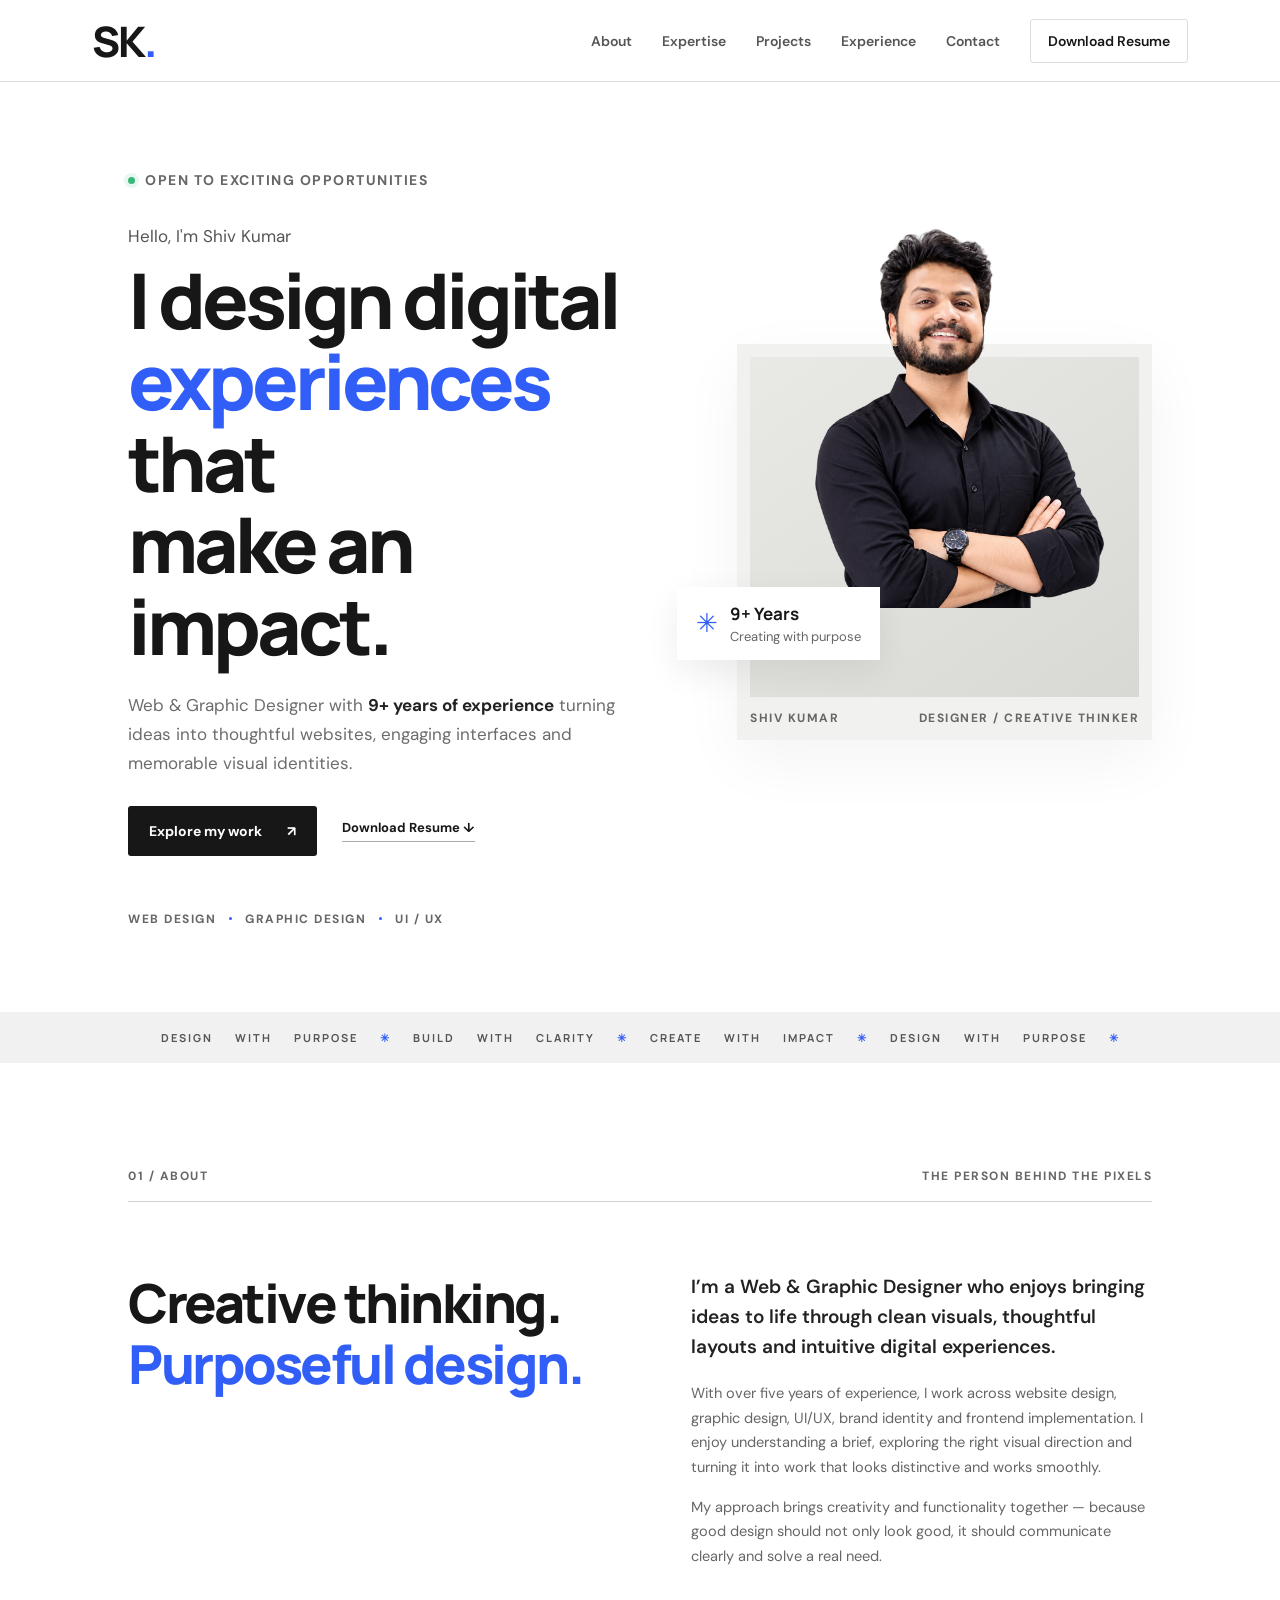
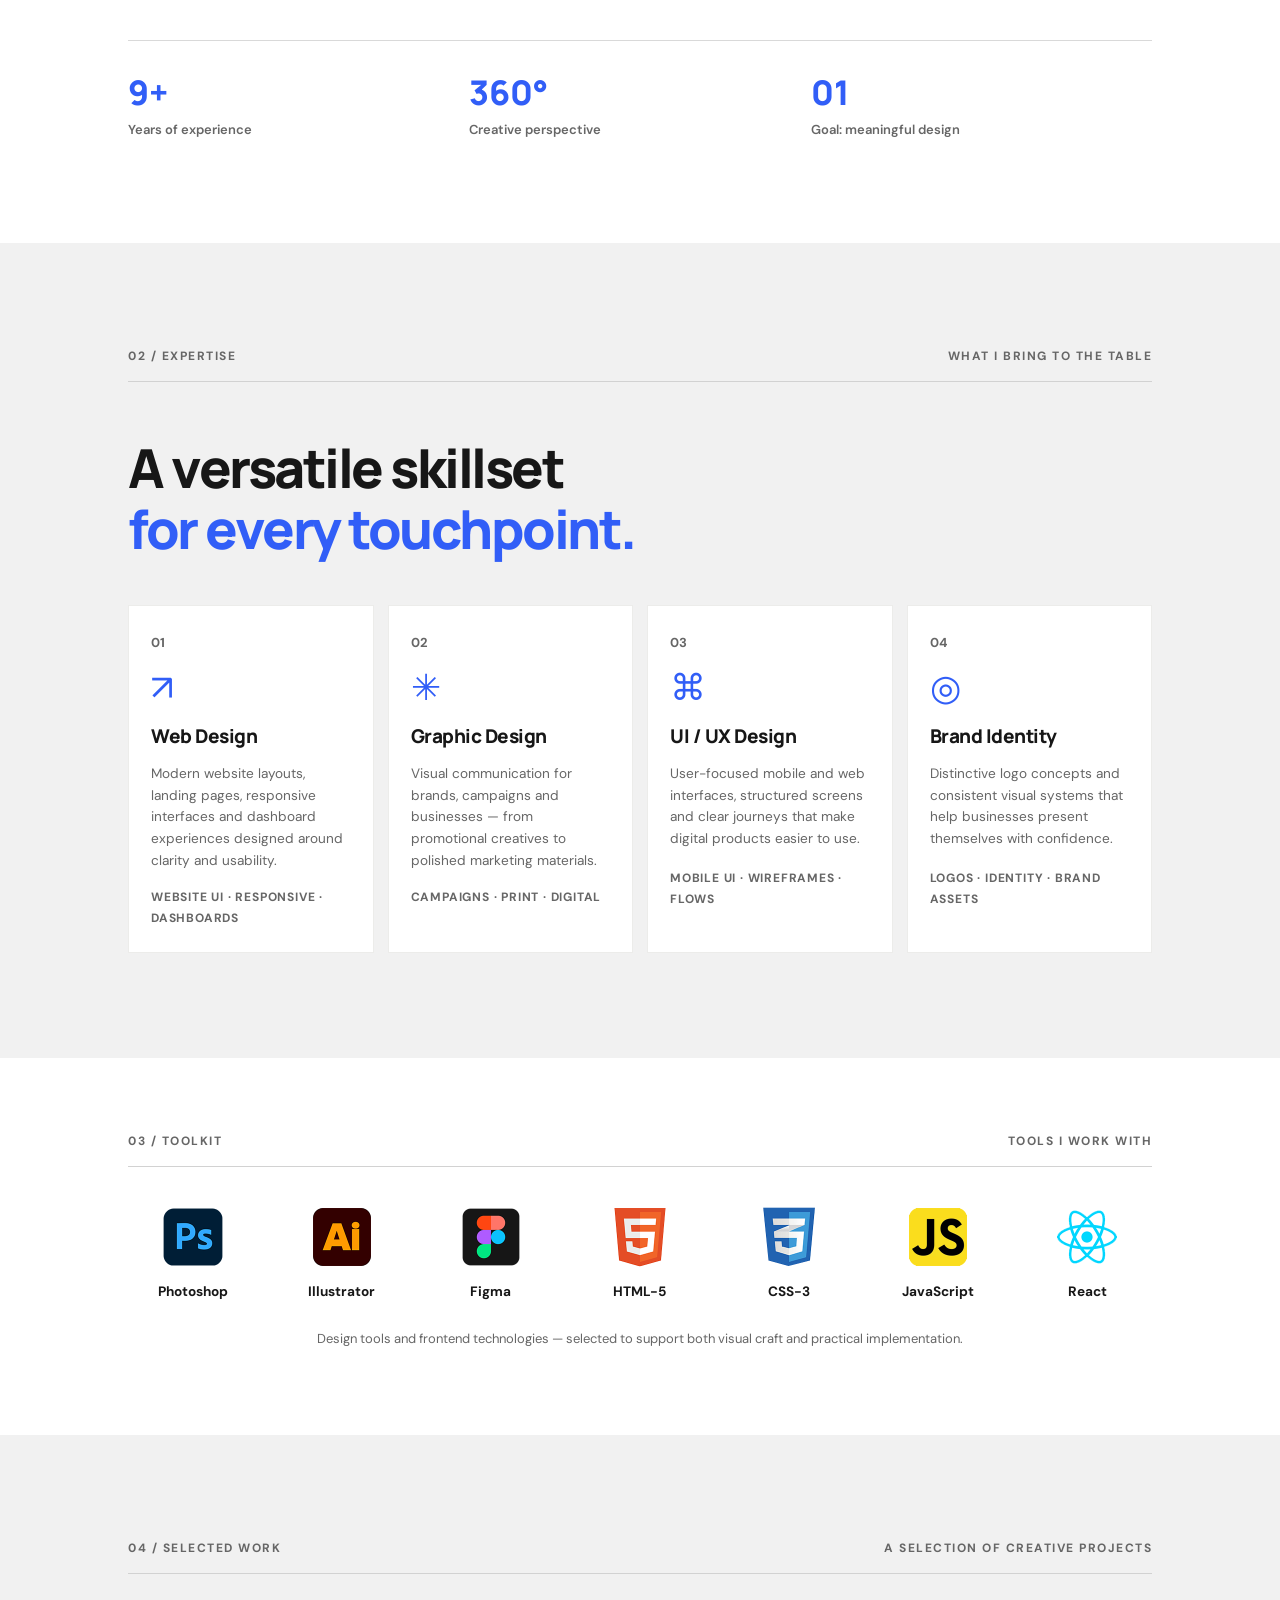
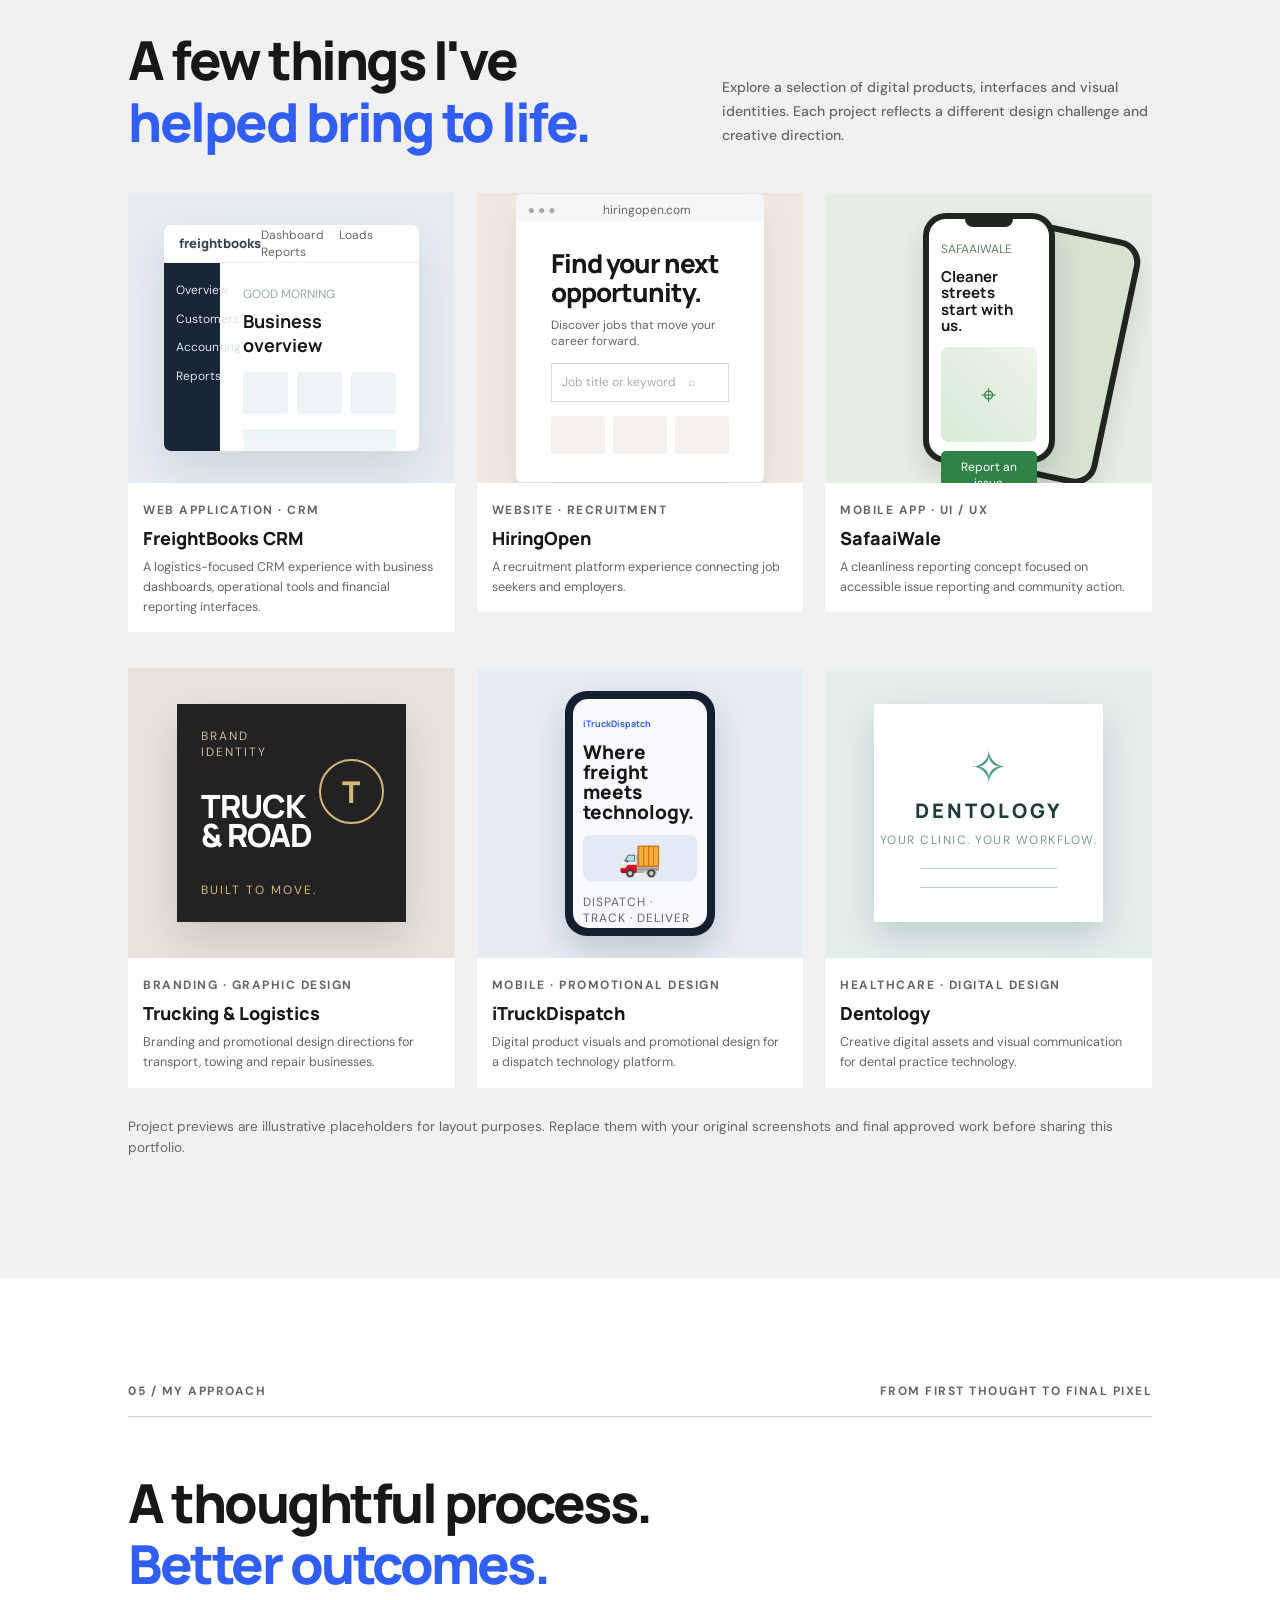
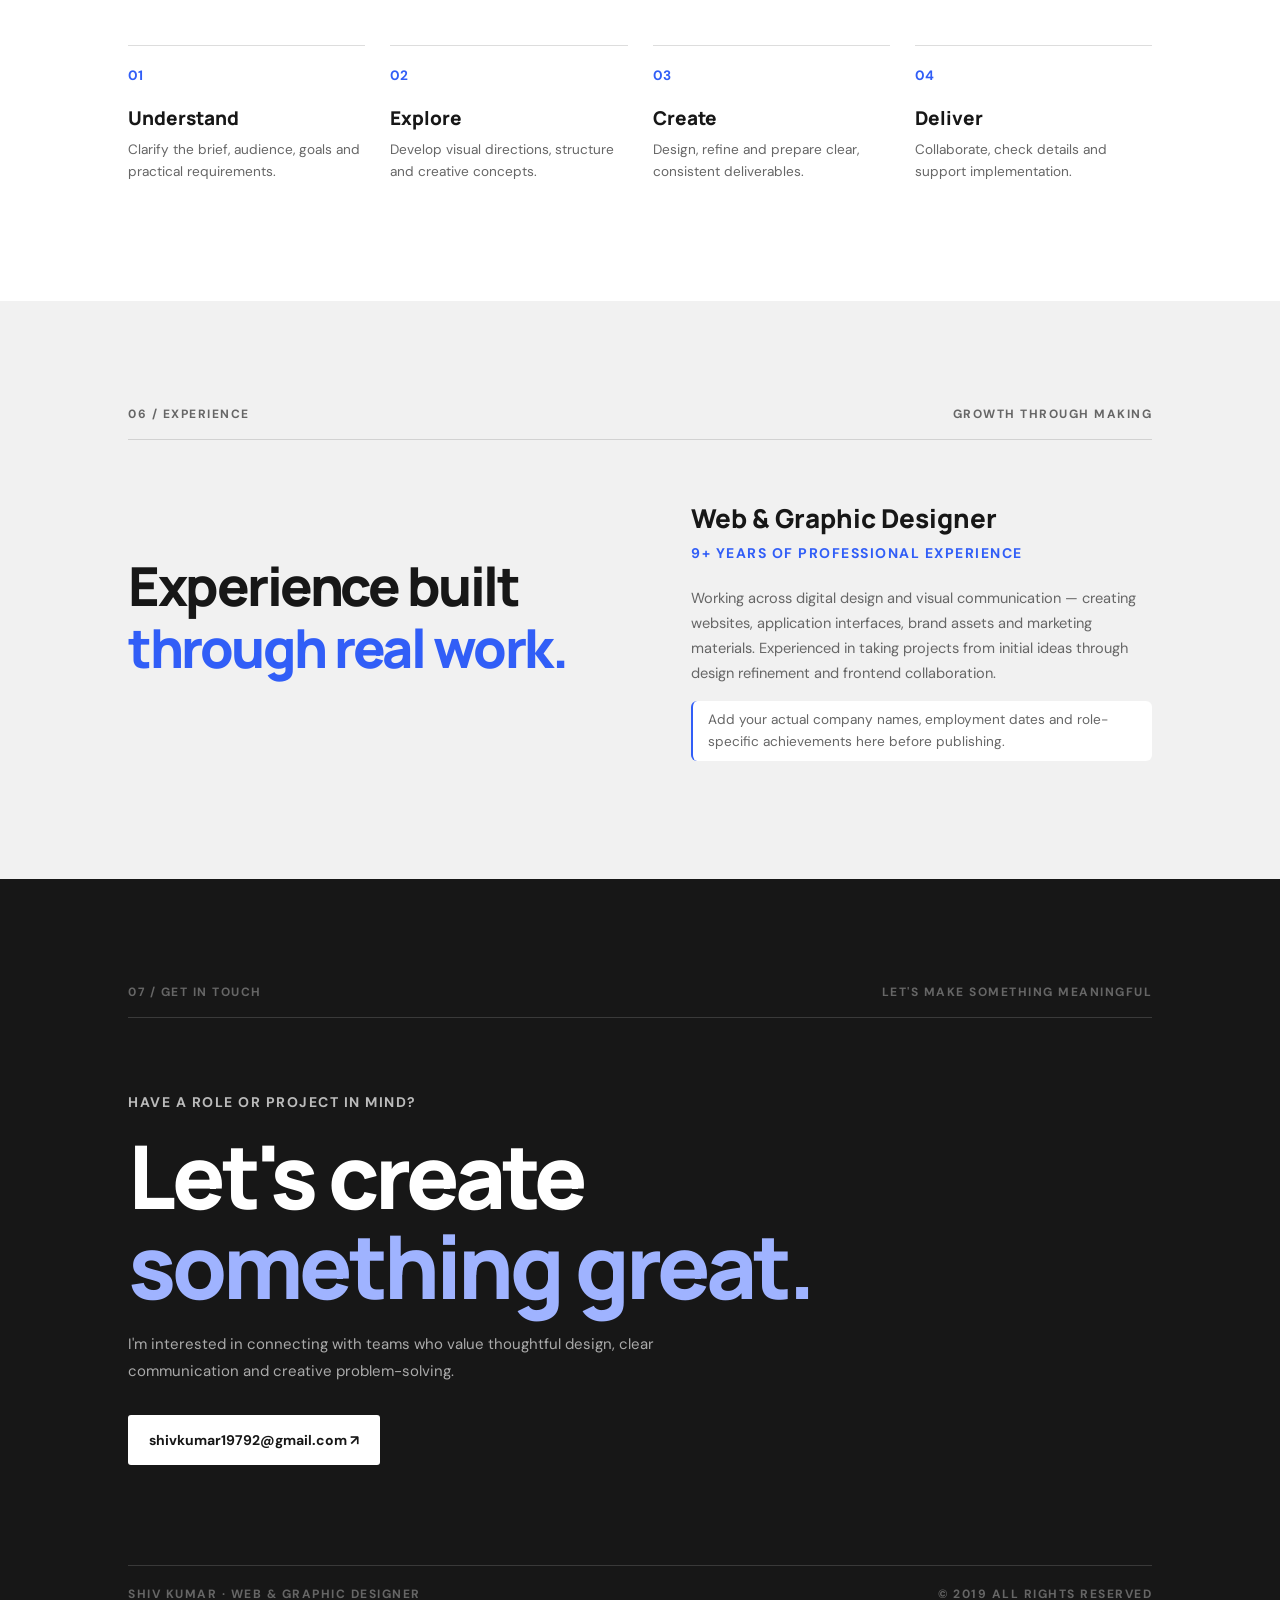
==== index-backup.html @ 5687c8c5 "Add files via upload" ====
<!doctype html>
<html lang="en">
<head>
  <meta charset="utf-8">
  <meta name="viewport" content="width=device-width, initial-scale=1">
  <link rel="icon" type="image/x-icon" href="favicon.ico">
  <meta name="description" content="Shiv Kumar — Web & Graphic Designer with 9+ years of experience creating digital experiences, brand identities and responsive interfaces.">
  <title>Shiv Kumar — Web & Graphic Designer</title>
  <link rel="preconnect" href="https://fonts.googleapis.com">
  <link rel="preconnect" href="https://fonts.gstatic.com" crossorigin>
  <link href="https://fonts.googleapis.com/css2?family=DM+Sans:wght@400;500;600;700&family=Manrope:wght@400;500;600;700;800&display=swap" rel="stylesheet">
  <link rel="stylesheet" href="style.css">
</head>
<body>
  <header class="site-header">
    <a class="brand" href="#home" aria-label="Shiv Kumar home">SK<span>.</span></a>
    <button class="menu-toggle" aria-label="Toggle navigation" aria-expanded="false">☰</button>
    <nav class="nav" id="nav">
      <a href="#about">About</a><a href="#services">Expertise</a><a href="#work">Projects</a><a href="#experience">Experience</a><a href="#contact">Contact</a>
      <a class="nav-cta" href="Shiv-Kumar-Portfolio.pdf" download>Download Resume</a>
    </nav>
  </header>

  <main>
    <section class="hero section" id="home">
      <div class="hero-copy">
        <p class="eyebrow"><span class="availability-dot"></span> OPEN TO EXCITING OPPORTUNITIES</p>
        <p class="intro">Hello, I'm Shiv Kumar</p>
        <h1>I design digital<br><span>experiences</span> that<br>make an impact.</h1>
        <p class="hero-text">Web & Graphic Designer with <strong>9+ years of experience</strong> turning ideas into thoughtful websites, engaging interfaces and memorable visual identities.</p>
        <div class="hero-actions">
          <a class="button button-dark" href="#work">Explore my work <span>↗</span></a>
          <a class="text-link" href="Shiv-Kumar-Portfolio.pdf" download>Download Resume <span>↓</span></a>
        </div>
        <div class="hero-meta"><span>WEB DESIGN</span><i></i><span>GRAPHIC DESIGN</span><i></i><span>UI / UX</span></div>
      </div>
      <div class="hero-visual">
        <div class="photo-frame">
          <div class="photo-placeholder">
           <img src="assets/shiv-portrait.png"/>
          </div>
          <div class="photo-caption"><span>SHIV KUMAR</span><span>DESIGNER / CREATIVE THINKER</span></div>
        </div>
        <div class="floating-note"><span class="note-star">✳</span><div><strong>9+ Years</strong><small>Creating with purpose</small></div></div>
        <!-- <div class="visual-index">01 — 05</div> -->
      </div>
    </section>

    <section class="ticker" aria-label="Areas of work"><div>DESIGN WITH PURPOSE <b>✳</b> BUILD WITH CLARITY <b>✳</b> CREATE WITH IMPACT <b>✳</b> DESIGN WITH PURPOSE <b>✳</b></div></section>

    <section class="section about" id="about">
      <div class="section-label"><span>01 / ABOUT</span><span>THE PERSON BEHIND THE PIXELS</span></div>
      <div class="about-grid">
        <h2>Creative thinking.<br><em>Purposeful design.</em></h2>
        <div class="about-copy">
          <p class="lead">I’m a Web & Graphic Designer who enjoys bringing ideas to life through clean visuals, thoughtful layouts and intuitive digital experiences.</p>
          <p>With over five years of experience, I work across website design, graphic design, UI/UX, brand identity and frontend implementation. I enjoy understanding a brief, exploring the right visual direction and turning it into work that looks distinctive and works smoothly.</p>
          <p>My approach brings creativity and functionality together — because good design should not only look good, it should communicate clearly and solve a real need.</p>
        </div>
      </div>
      <div class="stats">
        <div><strong>9+</strong><span>Years of experience</span></div>
        <div><strong>360°</strong><span>Creative perspective</span></div>
        <div><strong>01</strong><span>Goal: meaningful design</span></div>
      </div>
    </section>

    <section class="section expertise" id="services">
      <div class="section-label"><span>02 / EXPERTISE</span><span>WHAT I BRING TO THE TABLE</span></div>
      <h2 class="section-heading">A versatile skillset<br><em>for every touchpoint.</em></h2>
      <div class="service-grid">
        <article class="service-card"><span class="card-number">01</span><div class="service-icon">↗</div><h3>Web Design</h3><p>Modern website layouts, landing pages, responsive interfaces and dashboard experiences designed around clarity and usability.</p><span class="tag-list">WEBSITE UI · RESPONSIVE · DASHBOARDS</span></article>
        <article class="service-card"><span class="card-number">02</span><div class="service-icon">✳</div><h3>Graphic Design</h3><p>Visual communication for brands, campaigns and businesses — from promotional creatives to polished marketing materials.</p><span class="tag-list">CAMPAIGNS · PRINT · DIGITAL</span></article>
        <article class="service-card"><span class="card-number">03</span><div class="service-icon">⌘</div><h3>UI / UX Design</h3><p>User-focused mobile and web interfaces, structured screens and clear journeys that make digital products easier to use.</p><span class="tag-list">MOBILE UI · WIREFRAMES · FLOWS</span></article>
        <article class="service-card"><span class="card-number">04</span><div class="service-icon">◎</div><h3>Brand Identity</h3><p>Distinctive logo concepts and consistent visual systems that help businesses present themselves with confidence.</p><span class="tag-list">LOGOS · IDENTITY · BRAND ASSETS</span></article>
      </div>
    </section>

    <section class="section tools">
      <div class="section-label"><span>03 / TOOLKIT</span><span>TOOLS I WORK WITH</span></div>
      <div class="tools-row">
        <div><span class="tool-mark"><img src="assets/photoshop.png"/></span><strong>Photoshop</strong></div>
        <div><span class="tool-mark"><img src="assets/illustrator.png"/></span><strong>Illustrator</strong></div>
        <div><span class="tool-mark"><img src="assets/figma.png"/></span><strong>Figma</strong></div>
        <div><span class="tool-mark"><img src="assets/html5.png"/></span><strong>HTML-5</strong></div>
        <div><span class="tool-mark"><img src="assets/css3.png"/></span><strong>CSS-3</strong></div>
        <div><span class="tool-mark"><img src="assets/jsicon.png"/></span><strong>JavaScript</strong></div>
        <div><span class="tool-mark"><img src="assets/react.png"/></span><strong>React</strong></div>
      </div>
      <p class="tools-note">Design tools and frontend technologies — selected to support both visual craft and practical implementation.</p>
    </section>

    <section class="section work" id="work">
      <div class="section-label"><span>04 / SELECTED WORK</span><span>A SELECTION OF CREATIVE PROJECTS</span></div>
      <div class="work-heading"><h2 class="section-heading">A few things I've<br><em>helped bring to life.</em></h2><p>Explore a selection of digital products, interfaces and visual identities. Each project reflects a different design challenge and creative direction.</p></div>
      <div class="project-grid">
        <article class="project">
          <div class="project-art freight-art"><div class="mock-window"><div class="mock-top"><b>freightbooks</b><span>Dashboard　 Loads　 Reports</span></div><div class="mock-body"><aside>Overview<br><br>Customers<br><br>Accounting<br><br>Reports</aside><div class="mock-content"><small>GOOD MORNING</small><h4>Business overview</h4><div class="metric-row"><i></i><i></i><i></i></div><div class="chart-placeholder"></div></div></div></div></div>
          <div class="project-info"><div><span class="project-type">WEB APPLICATION · CRM</span><h3>FreightBooks CRM</h3><p>A logistics-focused CRM experience with business dashboards, operational tools and financial reporting interfaces.</p></div></div>
        </article>
        <article class="project">
          <div class="project-art hiring-art"><div class="browser"><div class="browser-bar">● ● ● <span>hiringopen.com</span></div><div class="hiring-screen"><b>Find your next<br>opportunity.</b><small>Discover jobs that move your career forward.</small><div class="search-line">Job title or keyword　⌕</div><div class="job-lines"><i></i><i></i><i></i></div></div></div></div>
          <div class="project-info"><div><span class="project-type">WEBSITE · RECRUITMENT</span><h3>HiringOpen</h3><p>A recruitment platform experience connecting job seekers and employers.</p></div></div>
        </article>
        <article class="project">
          <div class="project-art safai-art"><div class="phone"><div class="phone-notch"></div><div class="phone-screen"><small>SAFAAIWALE</small><h4>Cleaner streets<br>start with us.</h4><div class="green-map">⌖</div><div class="report-btn">Report an issue</div><div class="phone-tabs">⌂　 ◉　 ♡　 ☺</div></div></div><div class="phone phone-back"></div></div>
          <div class="project-info"><div><span class="project-type">MOBILE APP · UI / UX</span><h3>SafaaiWale</h3><p>A cleanliness reporting concept focused on accessible issue reporting and community action.</p></div></div>
        </article>
        <article class="project">
          <div class="project-art brand-art"><div class="brand-board"><span>BRAND<br>IDENTITY</span><b>TRUCK<br> & ROAD</b><div class="brand-stamp">T</div><small>BUILT TO MOVE.</small></div></div>
          <div class="project-info"><div><span class="project-type">BRANDING · GRAPHIC DESIGN</span><h3>Trucking & Logistics</h3><p>Branding and promotional design directions for transport, towing and repair businesses.</p></div></div>
        </article>
        <article class="project">
          <div class="project-art dispatch-art"><div class="dispatch-phone"><div class="dispatch-screen"><span>iTruckDispatch</span><b>Where freight<br>meets technology.</b><div class="truck-illustration">🚚</div><small>DISPATCH · TRACK · DELIVER</small></div></div></div>
          <div class="project-info"><div><span class="project-type">MOBILE · PROMOTIONAL DESIGN</span><h3>iTruckDispatch</h3><p>Digital product visuals and promotional design for a dispatch technology platform.</p></div></div>
        </article>
        <article class="project">
          <div class="project-art dental-art"><div class="dental-board"><div class="tooth">✧</div><span>DENTOLOGY</span><small>YOUR CLINIC. YOUR WORKFLOW.</small><div class="dental-lines"></div></div></div>
          <div class="project-info"><div><span class="project-type">HEALTHCARE · DIGITAL DESIGN</span><h3>Dentology</h3><p>Creative digital assets and visual communication for dental practice technology.</p></div></div>
        </article>
      </div>
      <p class="portfolio-disclaimer">Project previews are illustrative placeholders for layout purposes. Replace them with your original screenshots and final approved work before sharing this portfolio.</p>
    </section>

    <section class="section process">
      <div class="section-label"><span>05 / MY APPROACH</span><span>FROM FIRST THOUGHT TO FINAL PIXEL</span></div>
      <h2 class="section-heading">A thoughtful process.<br><em>Better outcomes.</em></h2>
      <div class="process-grid">
        <div><b>01</b><h3>Understand</h3><p>Clarify the brief, audience, goals and practical requirements.</p></div>
        <div><b>02</b><h3>Explore</h3><p>Develop visual directions, structure and creative concepts.</p></div>
        <div><b>03</b><h3>Create</h3><p>Design, refine and prepare clear, consistent deliverables.</p></div>
        <div><b>04</b><h3>Deliver</h3><p>Collaborate, check details and support implementation.</p></div>
      </div>
    </section>

    <section class="section experience" id="experience">
      <div class="section-label"><span>06 / EXPERIENCE</span><span>GROWTH THROUGH MAKING</span></div>
      <div class="experience-grid"><h2 class="section-heading">Experience built<br><em>through real work.</em></h2><div><p class="experience-role">Web & Graphic Designer</p><p class="experience-years">9+ YEARS OF PROFESSIONAL EXPERIENCE</p><p class="experience-copy">Working across digital design and visual communication — creating websites, application interfaces, brand assets and marketing materials. Experienced in taking projects from initial ideas through design refinement and frontend collaboration.</p><p class="experience-note">Add your actual company names, employment dates and role-specific achievements here before publishing.</p></div></div>
    </section>

    <section class="contact section" id="contact">
      <div class="section-label"><span>07 / GET IN TOUCH</span><span>LET'S MAKE SOMETHING MEANINGFUL</span></div>
      <p class="eyebrow">HAVE A ROLE OR PROJECT IN MIND?</p>
      <h2>Let's create<br><em>something great.</em></h2>
      <p class="contact-copy">I'm interested in connecting with teams who value thoughtful design, clear communication and creative problem-solving.</p>
      <a class="button button-light" href="mailto:shivkumar19792@gmail.com">shivkumar19792@gmail.com ↗</a>
      <div class="contact-bottom"><span>SHIV KUMAR · WEB & GRAPHIC DESIGNER</span><span>© 2019 ALL RIGHTS RESERVED</span></div>
    </section>
  </main>
  <script src="script.js"></script>
</body>
</html>
---- style.css ----
* {
    box-sizing: border-box;
}
html {
    scroll-behavior: smooth;
}
body {
    margin: 0;
    color: #171717;
    background: #fff;
    font-family: "DM Sans", Arial, sans-serif;
    -webkit-font-smoothing: antialiased;
}
a {
    color: inherit;
    text-decoration: none;
}
.site-header {
    height: 82px;
    padding: 0 7.2%;
    display: flex;
    align-items: center;
    justify-content: space-between;
    border-bottom: 1px solid #dddddd;
    position: sticky;
    top: 0;
    background: rgba(255, 255, 255, .94);
    backdrop-filter: blur(14px);
    z-index: 20;
}
.brand {
    font: 800 42px Manrope, sans-serif;
    letter-spacing: -2px;
}
.brand span {
    color: #315ef7;
}
.nav {
    display: flex;
    align-items: center;
    gap: 30px;
    font-size: 14px;
    font-weight: 600;
}
.nav a:not(.nav-cta) {
    color: #555;
}
.nav a:hover {
    color: #315ef7;
}
.nav-cta {
    padding: 12px 17px;
    border: 1px solid #ddd;
    border-radius: 3px;
}
.menu-toggle {
    display: none;
    background: none;
    border: 0;
    font-size: 24px;
}
.section {
    padding: 105px 10%}
.hero {
    min-height: 650px;
    display: grid;
    grid-template-columns: 1.12fr .88fr;
    align-items: center;
    gap: 8%;
    padding-top: 75px;
    padding-bottom: 85px;
}
.eyebrow, .section-label, .hero-meta, .project-type, .tag-list, .photo-caption, .visual-index, .experience-years, .contact-bottom {
    font-size: 14px;
    letter-spacing: 1.5px;
    font-weight: 700;
}
.eyebrow {
    color: #666;
    display: flex;
    align-items: center;
    gap: 10px;
}
.availability-dot {
    width: 7px;
    height: 7px;
    border-radius: 50%;
    background: #39b77a;
    box-shadow: 0 0 0 4px #e8f7ef;
}
.intro {
    margin: 36px 0 12px;
    font-size: 17px;
    color: #555;
}
.hero h1 {
    font: 800 clamp(46px, 6vw, 78px)/1.06 Manrope, sans-serif;
    letter-spacing: -4px;
    margin: 0;
}
.hero h1 span, .section-heading em, .about h2 em, .contact h2 em {
    font-style: normal;
    color: #315ef7;
}
.hero-text {
    max-width: 530px;
    color: #6c6c6c;
    font-size: 17px;
    line-height: 1.7;
    margin: 25px 0 28px;
}
.hero-text strong {
    color: #222;
}
.hero-actions {
    display: flex;
    align-items: center;
    gap: 25px;
}
.button {
    display: inline-flex;
    align-items: center;
    gap: 25px;
    padding: 16px 21px;
    font-size: 14px;
    font-weight: 700;
    border-radius: 3px;
}
.button-dark {
    background: #171717;
    color: white;
}
.button-dark:hover {
    background: #315ef7;
}
.text-link {
    font-size: 13px;
    font-weight: 700;
    border-bottom: 1px solid #aaa;
    padding-bottom: 5px;
}
.hero-meta {
    display: flex;
    align-items: center;
    gap: 13px;
    color: #666;
    margin-top: 55px;
    font-size: 12px;
}
.hero-meta i {
    width: 3px;
    height: 3px;
    background: #315ef7;
    border-radius: 50%}
.hero-visual {
    position: relative;
    /* max-width: 430px; */
    width: 100%;
    justify-self: end;
}
.photo-frame {
    background: #f1f1ef;
    padding: 13px 13px 0;
    /* transform: rotate(2deg); */
    box-shadow: 0 20px 60px #0000000c;
}
.photo-placeholder {
    height: 340px;
    background: linear-gradient(145deg, #e9e9e6, #d8d8d4);
    display: flex;
    align-items: center;
    justify-content: center;
    flex-direction: column;
    color: #666;
    gap: 10px;
    text-align: center;
}
.photo-icon {
    width: 48px;
    height: 48px;
    border: 1px solid #aaa;
    border-radius: 50%;
    display: grid;
    place-items: center;
    font-size: 25px;
}
.photo-placeholder strong {
    font-size: 14px;
}

.photo-placeholder img{
    max-width: 100%;
    position: absolute;
    top: -115px;
}

.photo-placeholder span {
    font-size: 12px;
}
.photo-caption {
    height: 43px;
    display: flex;
    justify-content: space-between;
    align-items: center;
    color: #666;
    font-size: 12px;
}
.floating-note {
    position: absolute;
    bottom: 80px;
    left: -60px;
    background: white;
    box-shadow: 0 12px 35px #00000012;
    padding: 15px 19px;
    display: flex;
    align-items: center;
    gap: 12px;
}
.note-star {
    font-size: 26px;
    color: #315ef7;
}
.floating-note strong, .floating-note small {
    display: block;
}
.floating-note strong {
    font: 700 17px Manrope;
}
.floating-note small {
    color: #666;
    font-size: 13px;
    margin-top: 3px;
}
.visual-index {
    position: absolute;
    right: -5px;
    top: -27px;
    color: #666;
}
.ticker {
    overflow: hidden;
    background: #f1f1f1;
    padding: 18px 0;
    white-space: nowrap;
    font: 700 11px Manrope;
    letter-spacing: 2px;
    color: #555;
}
.ticker div {
    word-spacing: 18px;
    text-align: center;
}
.ticker b {
    color: #315ef7;
}
.section-label {
    display: flex;
    justify-content: space-between;
    color: #666;
    border-bottom: 1px solid #d2d2d2;
    padding-bottom: 17px;
    font-size: 12px;
}
.about-grid {
    display: grid;
    grid-template-columns: 1fr 1fr;
    gap: 10%;
    padding: 70px 0 55px;
}
.about h2, .section-heading {
    font: 800 clamp(34px, 4.2vw, 55px)/1.15 Manrope;
    letter-spacing: -2.5px;
    margin: 0;
}
.about-copy p {
    color: #666;
    font-size: 14.6px;
    line-height: 1.7;
}
.about-copy .lead {
    font-size: 19px;
    line-height: 1.6;
    color: #222;
    margin-top: 0;
    font-weight: 600;
}
.stats {
    display: grid;
    grid-template-columns: repeat(3, 1fr);
    border-top: 1px solid #d9d9d9;
    padding-top: 28px;
}
.stats div {
    display: flex;
    flex-direction: column;
    gap: 6px;
}
.stats strong {
    font: 800 34px Manrope;
    color: #315ef7;
}
.stats span {
    font-size: 13px;
    color: #666;
    font-weight: 600;
}
.expertise {
    background: #f1f1f1;
}
.section-heading {
    margin: 55px 0 45px;
}
.service-grid {
    display: grid;
    grid-template-columns: repeat(4, 1fr);
    gap: 14px;
}
.service-card {
    background: #fff;
    border: 1px solid #ececea;
    padding: 25px 22px;
    min-height: 260px;
    position: relative;
}
.card-number {
    font-size: 13px;
    color: #666;
    font-weight: 700;
}
.service-icon {
    font-size: 36px;
    color: #315ef7;
    margin: 12px 0;
}
.service-card h3 {
    font: 800 19px Manrope;
    margin: 0 0 10px;
    letter-spacing: -0.5px;
}
.service-card p {
    font-size: 13.6px;
    line-height: 1.6;
    color: #666;
    min-height: 90px;
}
.tag-list {
    font-size: 12px;
    color: #666;
    letter-spacing: .8px;
}
.tools {
    padding-top: 75px;
    padding-bottom: 75px;
}
.tools-row {
    display: grid;
    grid-template-columns: repeat(7, 1fr);
    gap: 20px;
    margin: 40px 0 20px;
}
.tools-row div {
    display: flex;
    flex-direction: column;
    align-items: center;
    gap: 12px;
    font-size: 13.6px;
}

.tool-mark img {
  width: 60px;
  max-width: 100%;
}

.ps {
    color: #31a8ff;
    background: #071e36;
}
.ai {
    color: #ff9a35;
    background: #301400;
}
.fig {
    color: #a259ff;
}
.code {
    color: #315ef7;
    font-size: 14px;
}
.js {
    background: #f7df1e;
    border-color: #f7df1e;
}
.react {
    color: #61dafb;
    font-size: 25px;
}
.tools-note {
    text-align: center;
    color: #666;
    font-size: 13px;
    margin-top: 30px;
}
.work {
    background: #f1f1f1;
}
.work-heading {
    display: flex;
    justify-content: space-between;
    align-items: end;
    gap: 30px;
}
.work-heading .section-heading {
    margin-bottom: 40px;
}
.work-heading>p {
    max-width: 430px;
    color: #666;
    font-size: 14px;
    line-height: 1.7;
    margin-bottom: 45px;
    font-weight: 500;
}
.project-grid {
    display: grid;
    grid-template-columns: repeat(3, 1fr);
    gap: 36px 22px;
}
.project-wide {
    grid-column: span 2;
}
.project-art {
    height: 290px;
    display: grid;
    place-items: center;
    overflow: hidden;
    position: relative;
}
.project-wide .project-art {
    height: 390px;
}
.freight-art {
    background: #e7edf1;
}
.mock-window {
    width: 78%;
    height: 78%;
    background: #fff;
    box-shadow: 0 20px 45px #26384920;
    border-radius: 7px;
    overflow: hidden;
}
.mock-top {
    height: 38px;
    border-bottom: 1px solid #eee;
    display: flex;
    align-items: center;
    justify-content: space-between;
    padding: 0 15px;
    font-size: 12px;
    color: #345;
}
.mock-top b {
    font: 800 13px Manrope;
}
.mock-top span {
    font-size: 12px;
    color: #666;
}
.mock-body {
    display: flex;
    height: calc(100% - 38px);
    font-size: 12px;
}
.mock-body aside {
    width: 22%;
    background: #172536;
    color: #dbe4eb;
    padding: 20px 12px;
    line-height: 1.2;
}
.mock-content {
    padding: 23px;
    width: 78%}
.mock-content small {
    font-size: 12px;
    color: #9aa;
}
.mock-content h4 {
    font: 700 18px Manrope;
    margin: 7px 0 15px;
}
.metric-row {
    display: flex;
    gap: 9px;
}
.metric-row i {
    height: 42px;
    flex: 1;
    background: #eef3f6;
    border-radius: 4px;
}
.chart-placeholder {
    height: 90px;
    background: linear-gradient(180deg, #edf4f7, #fff);
    border-bottom: 2px solid #8bb8d0;
    margin-top: 15px;
}
.hiring-art {
    background: #f0e9e2;
}
.browser {
    width: 76%;
    background: #fff;
    box-shadow: 0 15px 35px #654a3218;
    border-radius: 6px;
    overflow: hidden;
}
.browser-bar {
    height: 27px;
    background: #f6f6f6;
    padding: 8px 12px;
    color: #aaa;
    font-size: 12px;
}
.browser-bar span {
    margin-left: 20%;
    color: #666;
}
.hiring-screen {
    padding: 28px 35px;
}
.hiring-screen b {
    font: 800 26px/1.08 Manrope;
    letter-spacing: -1px;
}
.hiring-screen small {
    display: block;
    color: #666;
    font-size: 12px;
    margin: 10px 0;
}
.search-line {
    border: 1px solid #ddd;
    padding: 10px;
    font-size: 12px;
    color: #aaa;
    margin: 14px 0;
}
.job-lines {
    display: flex;
    gap: 8px;
}
.job-lines i {
    height: 38px;
    background: #f4f1ee;
    flex: 1;
    border-radius: 3px;
}
.safai-art {
    background: #e6eee5;
}
.phone {
    width: 132px;
    height: 250px;
    border: 6px solid #202520;
    border-radius: 23px;
    background: #fff;
    position: relative;
    z-index: 2;
    box-shadow: 0 15px 30px #0002;
    padding: 7px;
}
.phone-back {
    position: absolute;
    transform: translate(65px, 15px) rotate(12deg);
    z-index: 1;
    background: #d6e3d3;
}
.phone-notch {
    height: 8px;
    width: 48px;
    border-radius: 0 0 8px 8px;
    background: #202520;
    margin: -7px auto 9px;
}
.phone-screen {
    font-size: 12px;
    padding: 5px;
}
.phone-screen small {
    font-size: 12px;
    color: #63806a;
}
.phone-screen h4 {
    font: 700 15px/1.1 Manrope;
    margin: 12px 0;
}
.green-map {
    height: 95px;
    background: linear-gradient(45deg, #d8ead8, #eef4e9);
    display: grid;
    place-items: center;
    color: #38864a;
    font-size: 27px;
    border-radius: 8px;
}
.report-btn {
    background: #2e8248;
    color: #fff;
    text-align: center;
    padding: 8px;
    margin-top: 9px;
    border-radius: 5px;
}
.phone-tabs {
    padding-top: 10px;
    color: #8a9b8a;
    text-align: center;
}
.brand-art {
    background: #e8e4dd;
}
.brand-board {
    width: 70%;
    height: 75%;
    background: #222;
    position: relative;
    color: white;
    padding: 24px;
    display: flex;
    flex-direction: column;
    justify-content: space-between;
    box-shadow: 0 18px 40px #0002;
}
.brand-board>span {
    font-size: 12px;
    letter-spacing: 2px;
    color: #c8b99b;
}
.brand-board b {
    font: 800 32px/0.9 Manrope;
    letter-spacing: -1px;
}
.brand-stamp {
    position: absolute;
    right: 22px;
    top: 55px;
    border: 2px solid #d5b77a;
    width: 65px;
    height: 65px;
    border-radius: 50%;
    display: grid;
    place-items: center;
    color: #d5b77a;
    font: 800 30px Manrope;
}
.brand-board small {
    font-size: 12px;
    letter-spacing: 2px;
    color: #d5b77a;
}
.dispatch-art {
    background: #e8edf4;
}
.dispatch-phone {
    width: 150px;
    height: 245px;
    background: #151f32;
    border-radius: 22px;
    padding: 8px;
    box-shadow: 0 15px 35px #17243c30;
}
.dispatch-screen {
    height: 100%;
    border-radius: 15px;
    background: #f7f9fc;
    padding: 18px 10px;
    display: flex;
    flex-direction: column;
    gap: 13px;
}
.dispatch-screen span {
    font: 700 9px Manrope;
    color: #315ef7;
}
.dispatch-screen b {
    font: 800 19px/1.05 Manrope;
}
.truck-illustration {
    height: 75px;
    background: #e4ebf5;
    border-radius: 8px;
    display: grid;
    place-items: center;
    font-size: 35px;
}
.dispatch-screen small {
    font-size: 12px;
    letter-spacing: 1px;
    color: #666;
}
.dental-art {
    background: #e5efed;
}
.dental-board {
    width: 70%;
    height: 75%;
    background: #fff;
    display: flex;
    flex-direction: column;
    align-items: center;
    justify-content: center;
    box-shadow: 0 15px 35px #3453;
}
.tooth {
    font-size: 45px;
    color: #4c9b8b;
}
.dental-board span {
    font: 800 20px Manrope;
    letter-spacing: 3px;
    color: #203c3a;
}
.dental-board small {
    font-size: 12px;
    letter-spacing: 1.5px;
    color: #7b9994;
    margin-top: 8px;
}
.dental-lines {
    width: 60%;
    height: 20px;
    border-top: 1px solid #b8d2cd;
    border-bottom: 1px solid #b8d2cd;
    margin-top: 20px;
}
.project-info {
    display: flex;
    justify-content: space-between;
    gap: 20px;
    padding: 15px 15px;
    background: #fff;
}
.project-type {
    font-size: 12px;
    color: #666;
}
.project-info h3 {
    font: 800 18px Manrope;
    margin: 7px 0;
}
.project-info p {
    font-size: 12.6px;
    color: #666;
    line-height: 1.6;
    max-width: 440px;
    margin: 0;
}
.project-arrow {
    font-size: 22px;
    color: #315ef7;
}
.portfolio-disclaimer {
    font-size: 13.6px;
    color: #666;
    line-height: 1.6;
    margin-top: 28px;
}
.process-grid {
    display: grid;
    grid-template-columns: repeat(4, 1fr);
    gap: 25px;
    margin-top: 50px;
}
.process-grid>div {
    border-top: 1px solid #ddd;
    padding-top: 18px;
}
.process-grid b {
    color: #315ef7;
    font-size: 13.6px;
}
.process-grid h3 {
    font: 800 19px Manrope;
    margin: 20px 0 8px;
}
.process-grid p {
    font-size: 13.6px;
    line-height: 1.6;
    color: #666;
    margin-top: 0px;
}
.experience {
    background: #f1f1f1;
}
.experience-grid {
    display: grid;
    grid-template-columns: 1fr 1fr;
    gap: 10%;
    padding-top: 60px;
}
.experience-role {
    font: 800 26px Manrope;
    margin: 0 0 8px;
}
.experience-years {
    color: #315ef7;
    font-size: 14px;
    margin-top: 0px;
}
.experience-copy {
    font-size: 14.6px;
    color: #666;
    line-height: 1.7;
    margin-top: 25px;
}
.experience-note {
    background: #fff;
    border-left: 2px solid #315ef7;
    padding: 8px 15px;
    color: #666;
    font-size: 13.6px;
    line-height: 1.6;
    border-radius: 6px;
}
.contact {
    background: #171717;
    color: #fff;
    padding-bottom: 30px;
}
.contact .section-label {
    border-color: #3a3a3a;
    color: #666;
}
.contact .eyebrow {
    margin-top: 75px;
    color: #bbb;
}
.contact h2 {
    font: 800 clamp(52px, 7vw, 88px)/1.02 Manrope;
    letter-spacing: -4px;
    margin: 20px 0;
}
.contact h2 em {
    color: #9fb3ff;
}
.contact-copy {
    max-width: 600px;
    color: #aaa;
    font-size: 15px;
    line-height: 1.8;
    margin-bottom: 30px;
}
.button-light {
    background: #fff;
    color: #171717;
}
.button-light:hover {
    background: #cbd6ff;
}
.contact-bottom {
    display: flex;
    justify-content: space-between;
    border-top: 1px solid #393939;
    margin-top: 100px;
    padding-top: 20px;
    color: #666;
    font-size: 12px;
}
.menu-open {
    display: flex!important;
}
@media(max-width:900px) {
    .section {
    padding: 80px 7%}
.site-header {
    padding: 0 6%}
.nav {
    gap: 16px;
}
.hero {
    gap: 5%}
.hero h1 {
    letter-spacing: -2.5px;
}
.service-grid {
    grid-template-columns: repeat(2, 1fr);
}
.tools-row {
    grid-template-columns: repeat(3, 1fr);
}
}
@media(max-width:650px) {

   .photo-placeholder img{
    position: relative;
    top: 15px;
    }

    .site-header {
    height: 68px;
}
.menu-toggle {
    display: block;
}
.nav {
    display: none;
    position: absolute;
    top: 68px;
    left: 0;
    right: 0;
    background: #fff;
    border-bottom: 1px solid #eee;
    padding: 20px 7%;
    flex-direction: column;
    align-items: flex-start;
    gap: 18px;
}
.hero {
    grid-template-columns: 1fr;
    padding-top: 65px;
    gap: 65px;
}
.hero h1 {
    font-size: 51px;
}

.hero h1 br{
  display: none;
}

.hero h1 span{
  display: inline-block;
}

.hero-visual {
    justify-self: center;
    max-width: 100%;
}
.photo-placeholder {
    height: 320px;
}

.ticker{
 white-space: normal;
 line-height: 24px;
}

.ticker div{
    word-spacing: 10px;
}

.floating-note {
    left: -15px;
    bottom: 55px;
}
.section {
    padding: 50px 7%}
.section-label span:last-child {
    display: none;
}
.about-grid, .experience-grid {
    grid-template-columns: 1fr;
    gap: 25px;
    padding: 45px 0;
}
.stats {
    gap: 10px;
}
.stats strong {
    font-size: 27px;
}
.service-grid {
    grid-template-columns: 1fr;
}
.service-card {
    min-height: 220px;
}
.tools-row {
    grid-template-columns: repeat(3, 1fr);
    row-gap: 25px;
}
.work-heading {
    display: block;
}
.work-heading>p {
    margin-top: -20px;
}
.project-grid {
    grid-template-columns: 1fr;
    gap: 30px;
}
.project-wide {
    grid-column: auto;
}
.project-art, .project-wide .project-art {
    height: 245px;
}
.mock-window {
    width: 90%;
    height: 78%}
.mock-body aside {
    font-size: 12px;
    padding: 14px 7px;
}
.mock-content {
    padding: 15px;
}
.mock-content h4 {
    font-size: 14px;
}
.hiring-screen {
    padding: 23px;
}
.hiring-screen b {
    font-size: 22px;
}
.brand-board b {
    font-size: 25px;
}
.process-grid {
    grid-template-columns: 1fr 1fr;
    gap: 25px;
}
.contact h2 {
    font-size: 58px;
    letter-spacing: -2px;
}
.contact-bottom {
    gap: 15px;
    flex-direction: column;
}
.hero-meta {
    font-size: 12px;
    gap: 8px;
}
}

/* =========================================
   PROFESSIONAL PORTFOLIO PROJECT SECTION
========================================= */

.portfolio-work {
  padding-top: 110px;
  padding-bottom: 110px;
}

.portfolio-work .work-heading {
  display: grid;
  grid-template-columns: 1.2fr 0.8fr;
  align-items: end;
  gap: 50px;
  margin-bottom: 45px;
}

.portfolio-work .work-heading > p {
  max-width: 440px;
  margin: 0 0 8px auto;
  color: #666;
  font-size: 15px;
  line-height: 1.9;
}

/* CATEGORY NAVIGATION */

.project-navigation {
  display: flex;
  flex-wrap: wrap;
  gap: 12px;
  margin: 0 0 85px;
  padding-bottom: 25px;
  border-bottom: 1px solid #d2d2d2;
}

.project-navigation a {
  display: inline-flex;
  align-items: center;
  gap: 15px;
  padding: 13px 21px;
  border: 1px solid #d2d2d2;
  border-radius: 50px;
  color: #262720;
  font-size: 13px;
  font-weight: 600;
  text-decoration: none;
  transition: all .3s ease;
}

.project-navigation a span {
  color: #666;
  font-size: 12px;
}

.project-navigation a:hover {
  background: #22251f;
  border-color: #22251f;
  color: #fff;
}

.project-navigation a:hover span {
  color: #d8d7ce;
}

/* PROJECT CATEGORY */

.project-category {
  scroll-margin-top: 100px;
  margin-bottom: 100px;
}

.category-heading {
  display: flex;
  justify-content: space-between;
  align-items: flex-end;
  gap: 20px;
  margin-bottom: 35px;
  padding-bottom: 22px;
  border-bottom: 1px solid #d2d2d2;
}

.category-index {
  display: block;
  margin-bottom: 12px;
  color: #315ef7;
  font-size: 12px;
  font-weight: 700;
  letter-spacing: 2px;
}

.category-heading h3 {
  margin: 0;
  color: #24251f;
  font-family: 'Manrope', sans-serif;
  font-size: clamp(27px, 3vw, 38px);
  font-weight: 700;
  letter-spacing: -1.5px;
}

.category-heading p {
  margin: 10px 0 0;
  color: #666;
  font-size: 13px;
  line-height: 1.7;
}

.category-count {
  flex-shrink: 0;
  padding: 9px 14px;
  border: 1px solid #d2d2d2;
  border-radius: 30px;
  color: #666;
  font-size: 12px;
  font-weight: 700;
  letter-spacing: 1px;
}

/* PROJECT GRID */

.portfolio-work .project-grid {
  display: grid;
  grid-template-columns: repeat(3, minmax(0, 1fr));
  gap: 18px;
}

/* PROJECT CARDS */

.portfolio-card {
  position: relative;
  display: flex;
  min-width: 0;
  min-height: 250px;
  flex-direction: column;
  justify-content: space-between;
  overflow: hidden;
  padding: 23px;
  border: 1px solid #d2d2d2;
  border-radius: 5px;
  background: #fff;
  color: inherit;
  text-decoration: none;
  transition:
    transform .35s ease,
    border-color .35s ease,
    background .35s ease,
    box-shadow .35s ease;
}

.portfolio-card::before {
  position: absolute;
  top: -80px;
  right: -80px;
  width: 170px;
  height: 170px;
  border-radius: 50%;
  background: rgba(170, 151, 110, .07);
  content: "";
  transition: transform .5s ease;
}

.portfolio-card:hover {
  transform: translateY(-6px);
  border-color: #c6b99e;
  background: #fff;
  box-shadow: 0 18px 40px rgba(35, 35, 25, .06);
}

.portfolio-card:hover::before {
  transform: scale(1.5);
}

.portfolio-card-top {
  position: relative;
  z-index: 1;
  display: flex;
  justify-content: space-between;
  align-items: center;
  color: #666;
  font-size: 12px;
  font-weight: 700;
  letter-spacing: 1.3px;
}

.portfolio-card-top span:last-child {
  color: #315ef7;
  font-size: 12px;
}

/* CARD NUMBER / ICON */

.portfolio-card-icon {
  position: absolute;
  top: 20px;
  right: 20px;
  display: flex;
  width: 48px;
  height: 48px;
  justify-content: center;
  align-items: center;
  border: 1px solid #d2d2d2;
  border-radius: 50%;
  color: #666;
  font-family: 'Manrope', sans-serif;
  font-size: 15px;
  font-weight: 700;
  transition: all .3s ease;
}

.portfolio-card:hover .portfolio-card-icon {
  background: #252720;
  border-color: #252720;
  color: #fff;
}

/* CARD CONTENT */

.portfolio-card-info {
  position: relative;
  z-index: 1;
  margin-top: 40px;
}

.portfolio-card-info .project-type {
  display: block;
  margin-bottom: 6px;
  font-size: 12px;
  font-weight: 700;
  letter-spacing: 1.5px;
}

.portfolio-card-info h3 {
  margin: 0 0 6px;
  color: #252620;
  font-family: 'Manrope', sans-serif;
  font-size: 20px;
  font-weight: 700;
  letter-spacing: -.2px;
  line-height: 1.4;
}

.portfolio-card-info p {
  min-height: 45px;
  margin: 0;
  color: #818078;
  font-size: 13px;
  line-height: 1.5;
}

.project-visit {
  display: flex;
  justify-content: space-between;
  align-items: center;
  margin-top: 10px;
  padding-top: 15px;
  border-top: 1px solid #e9e6df;
  color: #34352e;
  font-size: 12px;
  font-weight: 700;
}

.project-visit b {
  font-size: 17px;
  font-weight: 400;
  transition: transform .3s ease;
}

.portfolio-card:hover .project-visit b {
  transform: translate(4px, -3px);
}

/* CATEGORY ACCENTS */

.mobile-card .portfolio-card-icon {
  color: #666;
  border-color: #d2d2d2;
}

.mobile-card .portfolio-card-info .project-type {
  color: #666;
}

.mobile-card:hover .portfolio-card-icon {
  background: #252720;
  border-color: #252720;
}

.figma-card .portfolio-card-icon {
  color: #666;
  border-color: #d2d2d2;
}

.figma-card .portfolio-card-info .project-type {
  color: #666;
}

.figma-card:hover .portfolio-card-icon {
  background: #252720;
  border-color: #252720;
}

/* PORTFOLIO BOTTOM */

.portfolio-footer-note {
  display: flex;
  align-items: center;
  gap: 25px;
  padding: 35px 40px;
  background: #252720;
  color: #fff;
  border-radius: 16px;
}

.portfolio-footer-note > span {
  color: #fff;
  font-family: 'Manrope', sans-serif;
  font-size: 45px;
  font-weight: 800;
  letter-spacing: -3px;
}

.portfolio-footer-note p {
  margin: 0;
  color: #d1d0c8;
  font-size: 17px;
  line-height: 1.7;
}

/* TABLET */

@media (max-width: 1024px) {
  .portfolio-work .project-grid {
    grid-template-columns: repeat(2, minmax(0, 1fr));
  }

  .portfolio-work .work-heading {
    grid-template-columns: 1fr;
    gap: 15px;
  }

  .portfolio-work .work-heading > p {
    margin: 0;
  }
}

/* MOBILE */

@media (max-width: 600px) {
  .portfolio-work {
    padding-top: 70px;
    padding-bottom: 70px;
  }

  .portfolio-work .project-grid {
    grid-template-columns: 1fr;
    gap: 14px;
  }

  .project-navigation {
    gap: 8px;
    margin-bottom: 55px;
  }

  .project-navigation a {
    padding: 11px 14px;
    gap: 8px;
    font-size: 12px;
  }

  .project-category {
    margin-bottom: 65px;
  }

  .category-heading {
    align-items: flex-start;
    flex-direction: column;
    gap: 15px;
  }

  .category-heading h3 {
    font-size: 29px;
  }

  .portfolio-card {
    min-height: 260px;
    padding: 21px;
  }

  .portfolio-card-info h3 {
    font-size: 19px;
  }

  .portfolio-footer-note {
    padding: 25px 20px;
    gap: 18px;
  }

  .portfolio-footer-note > span {
    font-size: 36px;
  }

  .portfolio-footer-note p {
    font-size: 12px;
  }
}

/* SMOOTH CATEGORY NAVIGATION */

html {
  scroll-behavior: smooth;
}

.portfolio-card:focus-visible,
.project-navigation a:focus-visible {
  outline: 2px solid #a18d67;
  outline-offset: 4px;
}
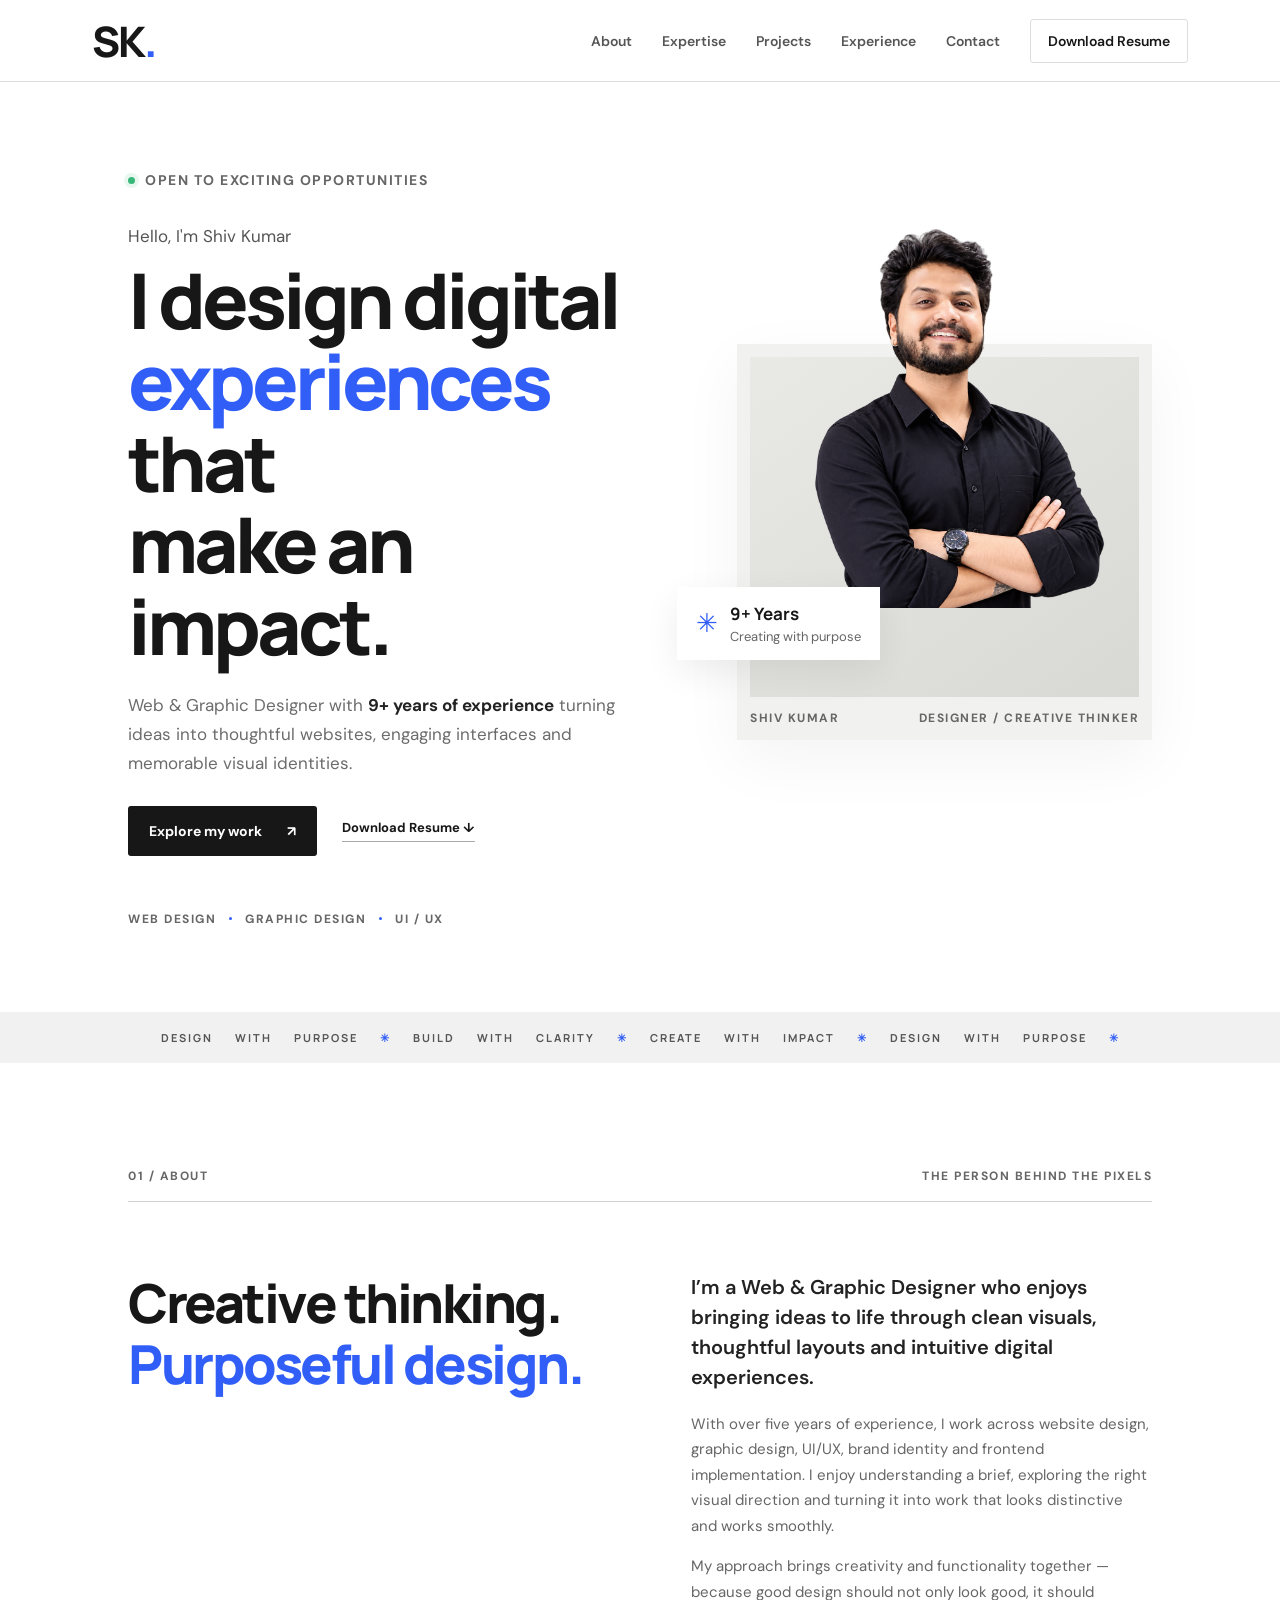
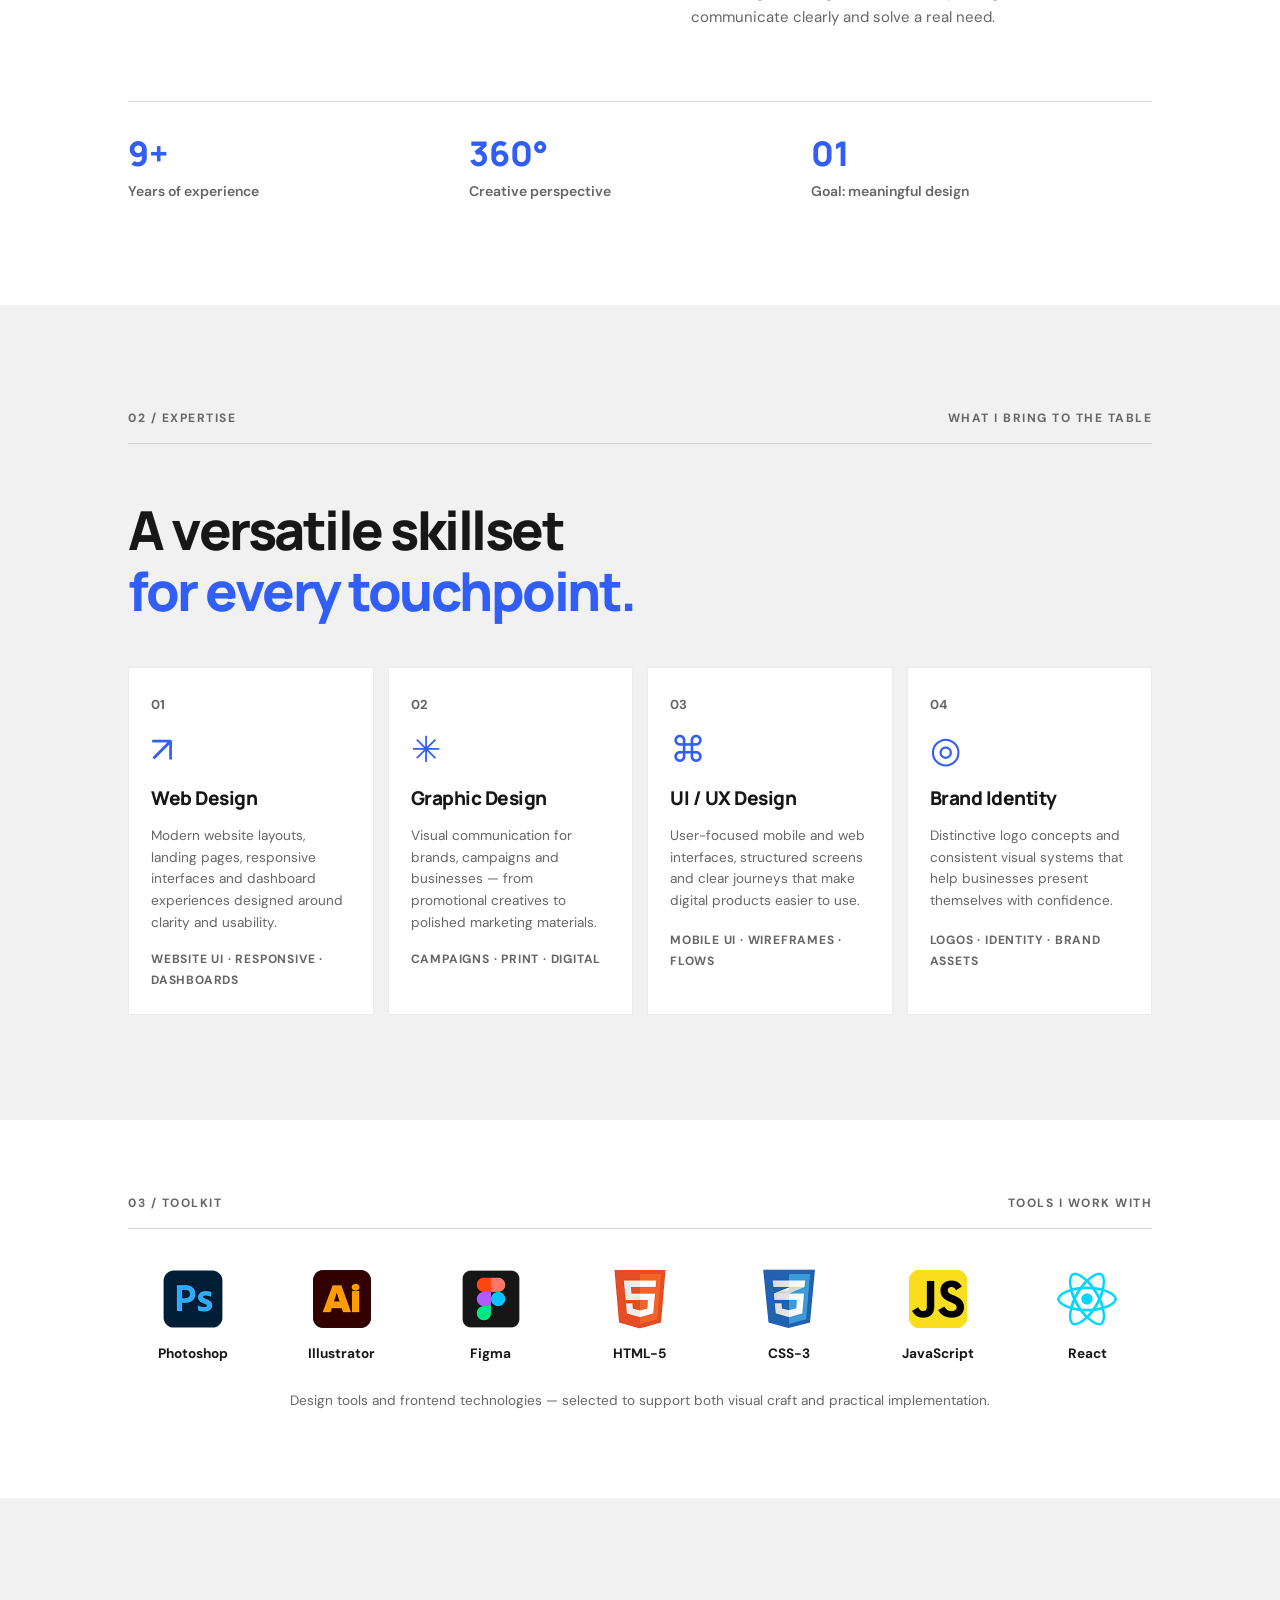
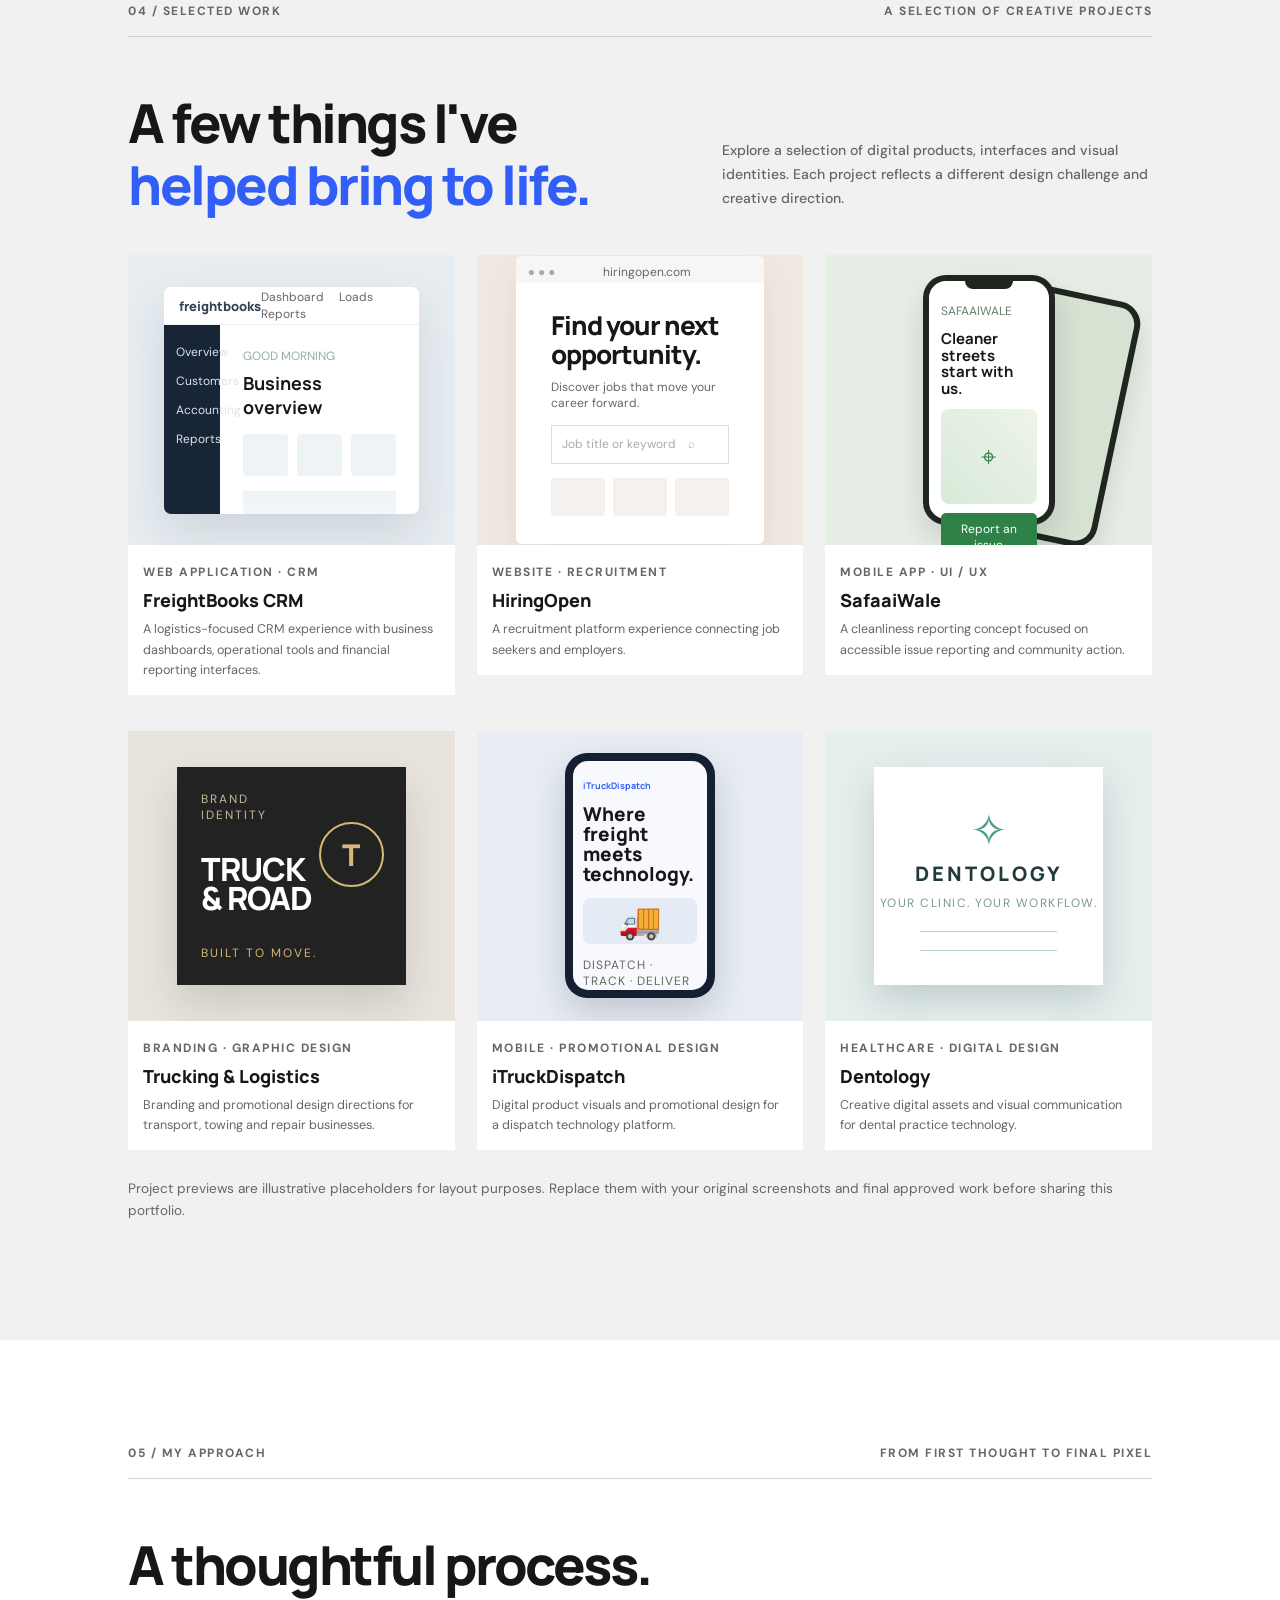
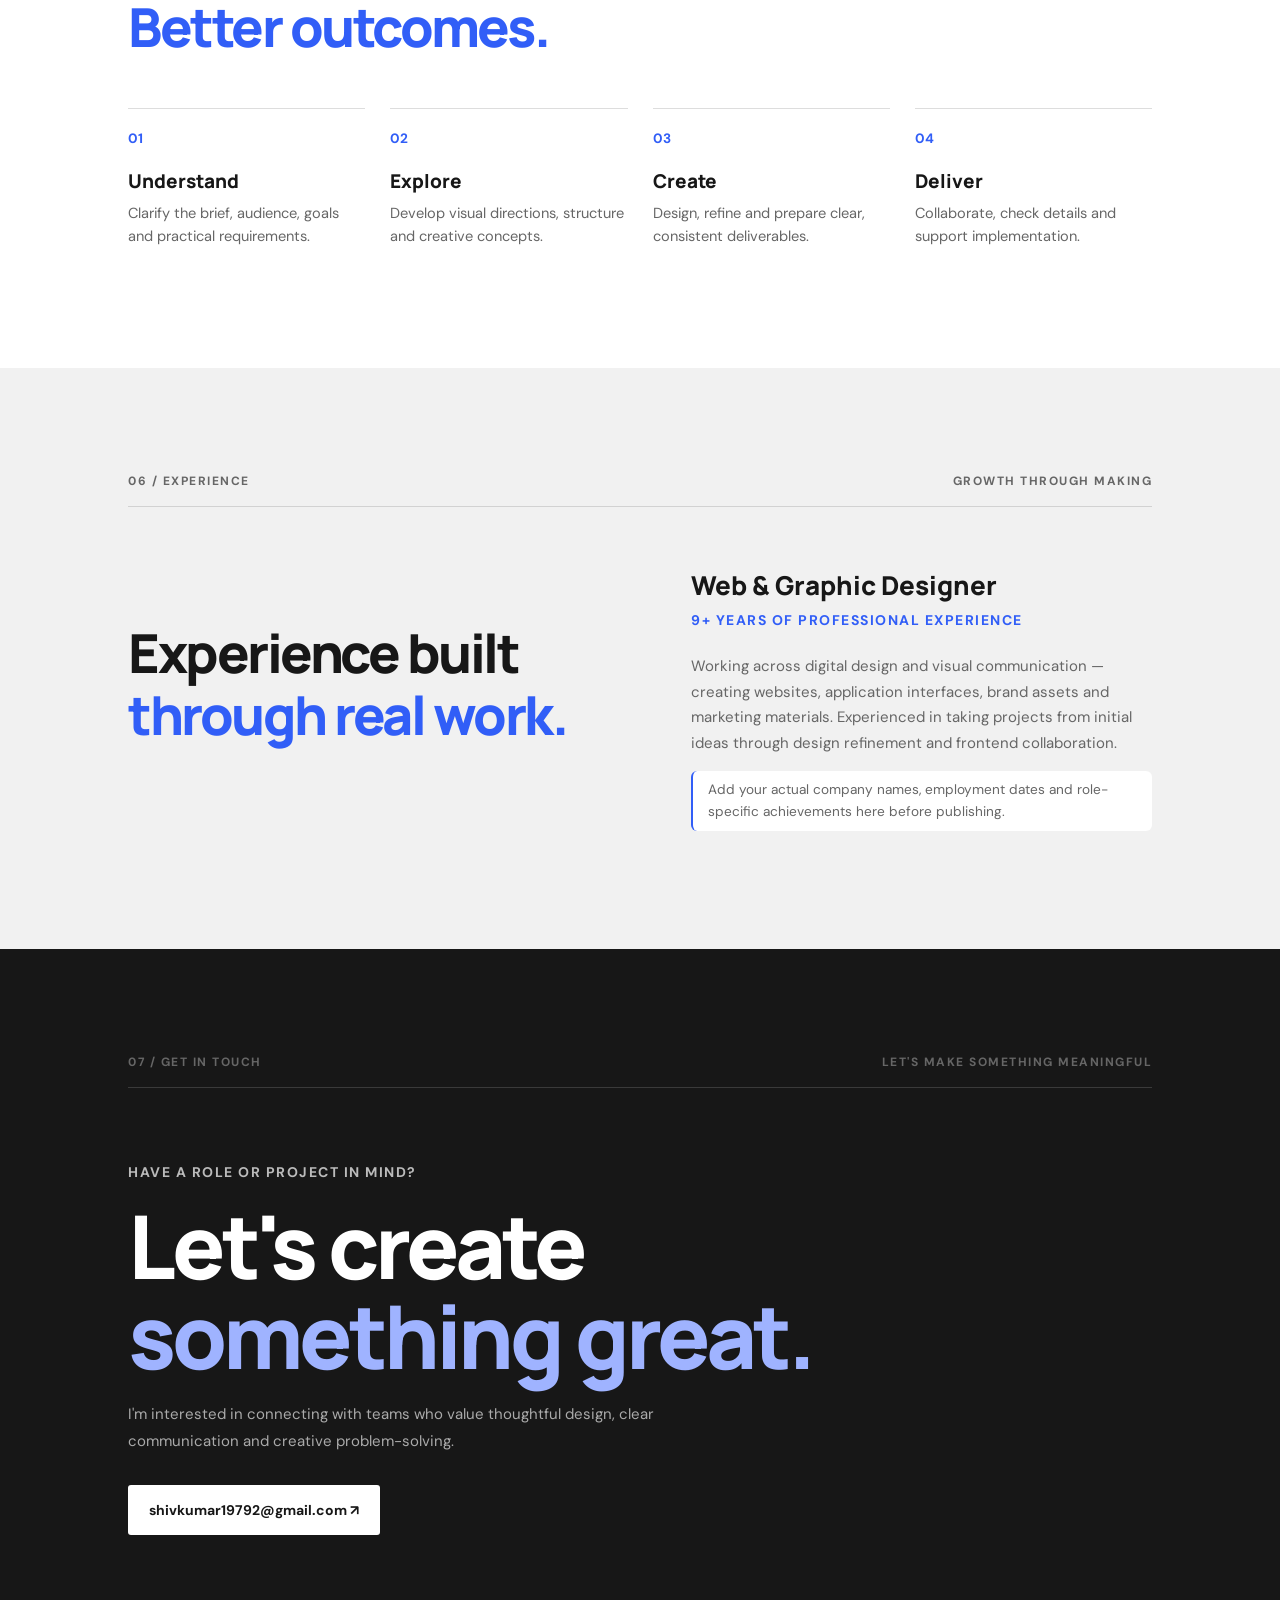
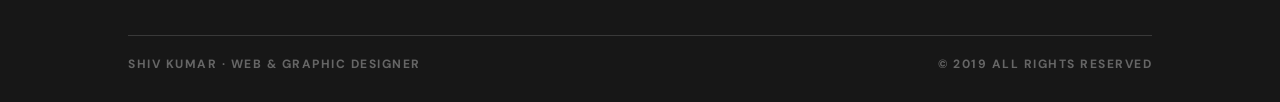
==== commit cb463dcf: "Add files via upload" ====
--- a/index-backup.html
+++ b/index-backup.html
@@ -17,7 +17,7 @@
     <button class="menu-toggle" aria-label="Toggle navigation" aria-expanded="false">☰</button>
     <nav class="nav" id="nav">
       <a href="#about">About</a><a href="#services">Expertise</a><a href="#work">Projects</a><a href="#experience">Experience</a><a href="#contact">Contact</a>
-      <a class="nav-cta" href="Shiv-Kumar-Portfolio.pdf" download>Download Resume</a>
+      <a class="nav-cta" href="shiv-resume.pdf" target="_blank" download>Download Resume</a>
     </nav>
   </header>
 
@@ -30,7 +30,7 @@
         <p class="hero-text">Web & Graphic Designer with <strong>9+ years of experience</strong> turning ideas into thoughtful websites, engaging interfaces and memorable visual identities.</p>
         <div class="hero-actions">
           <a class="button button-dark" href="#work">Explore my work <span>↗</span></a>
-          <a class="text-link" href="Shiv-Kumar-Portfolio.pdf" download>Download Resume <span>↓</span></a>
+          <a class="text-link" href="shiv-resume.pdf" target="_blank" download>Download Resume <span>↓</span></a>
         </div>
         <div class="hero-meta"><span>WEB DESIGN</span><i></i><span>GRAPHIC DESIGN</span><i></i><span>UI / UX</span></div>
       </div>
--- a/style.css
+++ b/style.css
@@ -274,12 +274,12 @@
 }
 .about-copy p {
     color: #666;
-    font-size: 14.6px;
+    font-size: 15px;
     line-height: 1.7;
 }
 .about-copy .lead {
-    font-size: 19px;
-    line-height: 1.6;
+    font-size: 20px;
+    line-height: 1.5;
     color: #222;
     margin-top: 0;
     font-weight: 600;
@@ -300,7 +300,7 @@
     color: #315ef7;
 }
 .stats span {
-    font-size: 13px;
+    font-size: 14px;
     color: #666;
     font-weight: 600;
 }
@@ -397,7 +397,7 @@
 .tools-note {
     text-align: center;
     color: #666;
-    font-size: 13px;
+    font-size: 13.6px;
     margin-top: 30px;
 }
 .work {
@@ -785,7 +785,7 @@
     margin: 20px 0 8px;
 }
 .process-grid p {
-    font-size: 13.6px;
+    font-size: 14.6px;
     line-height: 1.6;
     color: #666;
     margin-top: 0px;
@@ -809,7 +809,7 @@
     margin-top: 0px;
 }
 .experience-copy {
-    font-size: 14.6px;
+    font-size: 15px;
     color: #666;
     line-height: 1.7;
     margin-top: 25px;
@@ -823,6 +823,18 @@
     line-height: 1.6;
     border-radius: 6px;
 }
+
+.experience-note strong{
+    color:#171717;
+    font-size: 14.6px;
+    letter-spacing: -0.5px;
+}
+
+.experience-note span{
+    font-style: italic;
+    color: #444;
+}
+
 .contact {
     background: #171717;
     color: #fff;
@@ -1271,7 +1283,7 @@
   margin: 0 0 6px;
   color: #252620;
   font-family: 'Manrope', sans-serif;
-  font-size: 20px;
+  font-size: 19px;
   font-weight: 700;
   letter-spacing: -.2px;
   line-height: 1.4;
@@ -1280,8 +1292,8 @@
 .portfolio-card-info p {
   min-height: 45px;
   margin: 0;
-  color: #818078;
-  font-size: 13px;
+  color: #666;
+  font-size: 13.6px;
   line-height: 1.5;
 }
 
@@ -1293,7 +1305,7 @@
   padding-top: 15px;
   border-top: 1px solid #e9e6df;
   color: #34352e;
-  font-size: 12px;
+  font-size: 13px;
   font-weight: 700;
 }
 
